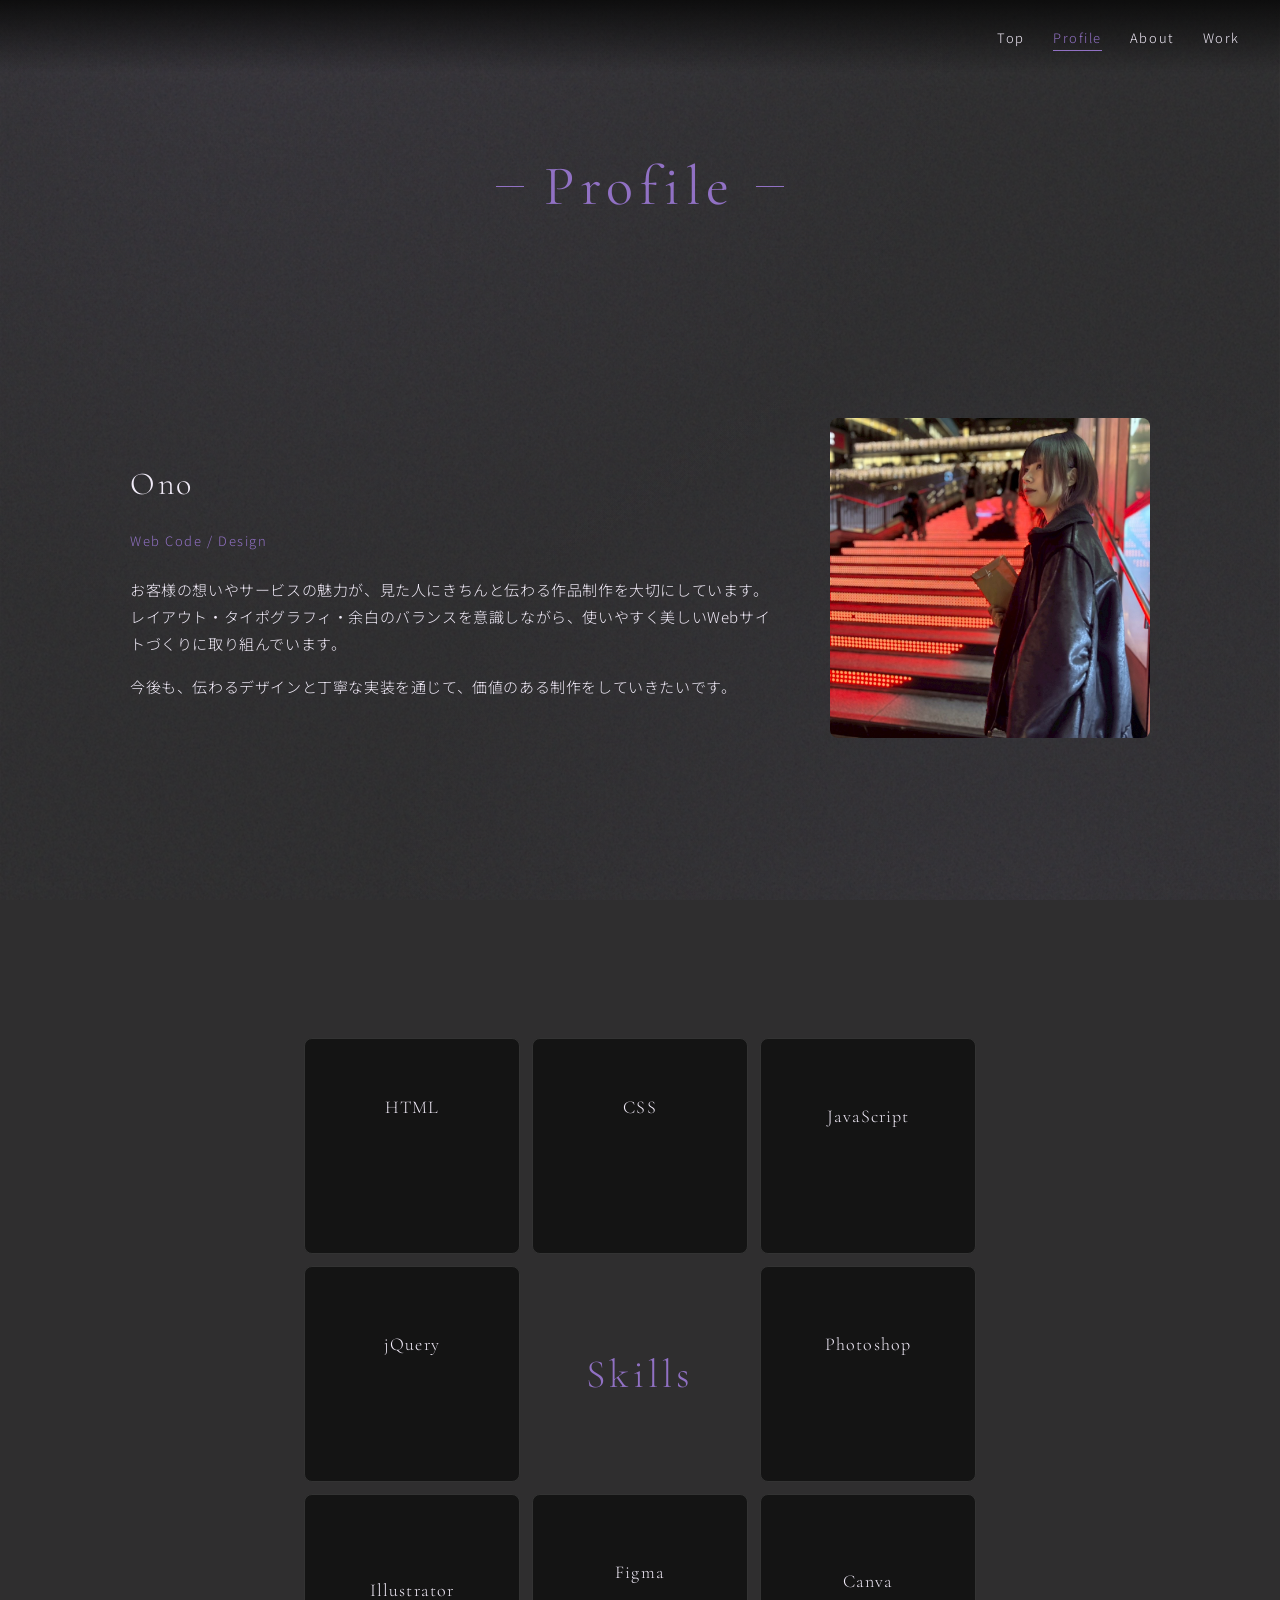
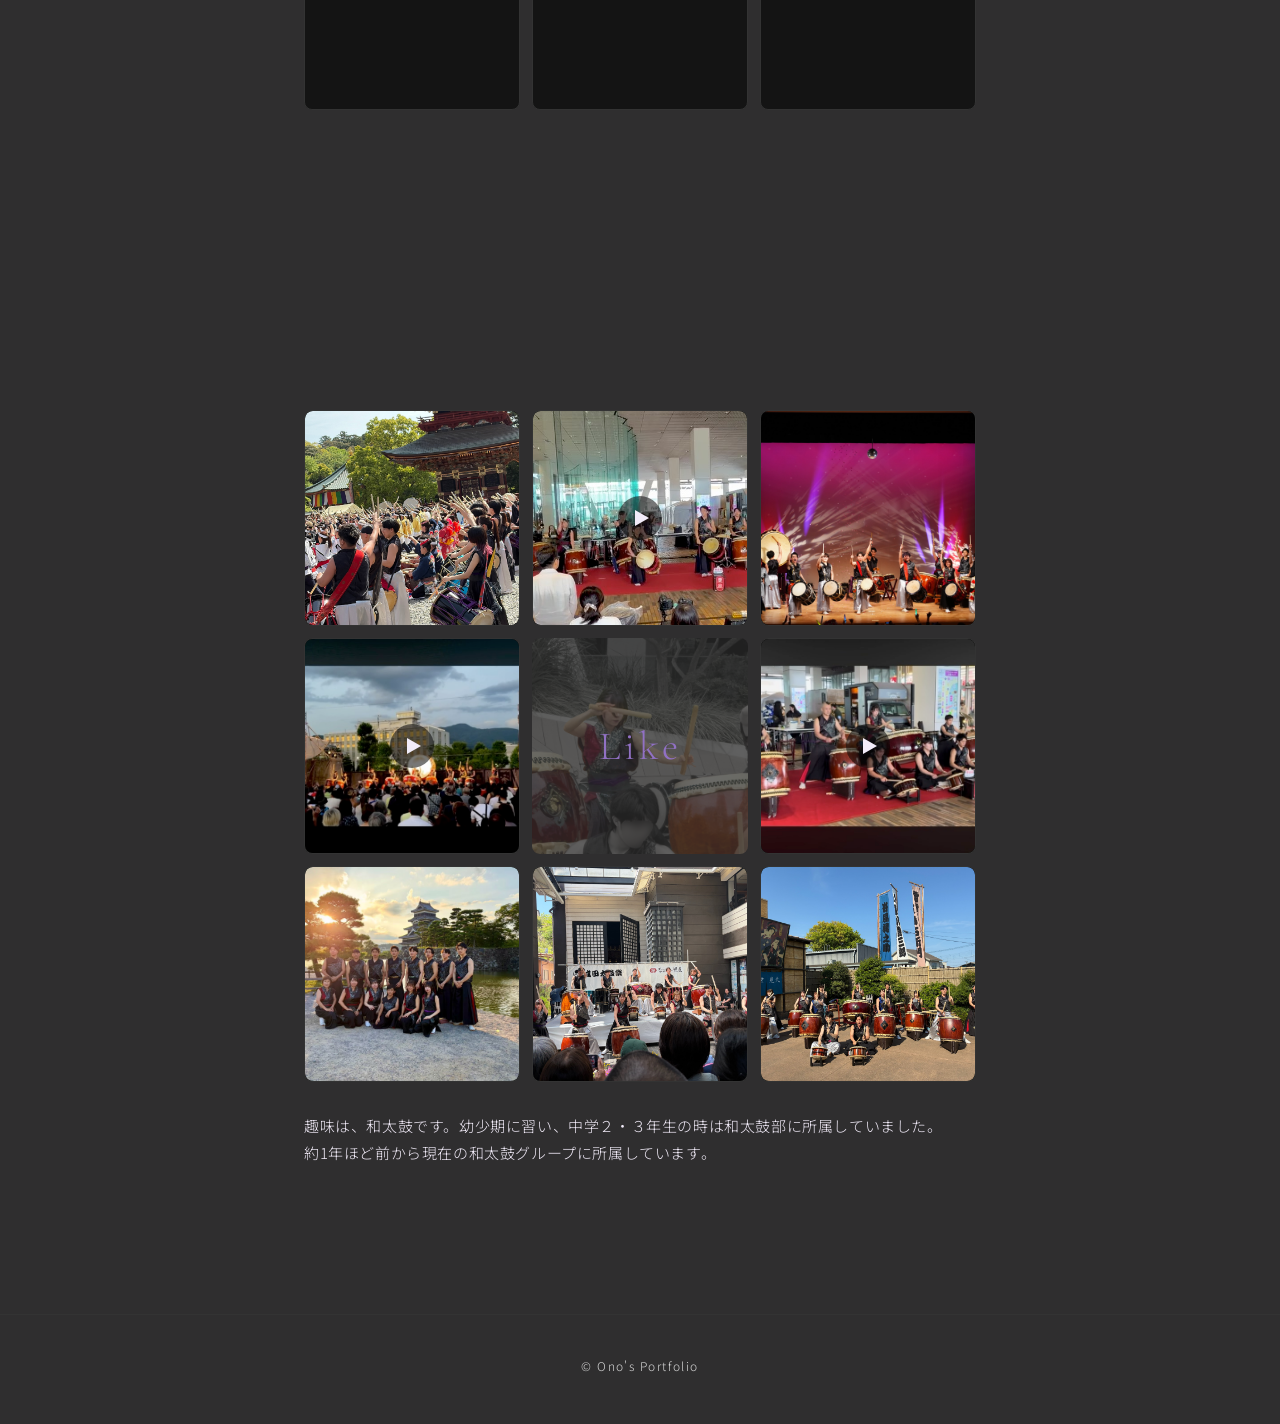
==== profile.html @ 4637cdca "Restructure repo: PFサイト becomes root, bundle related sites under 作品/ PFサイトのPFサイト単体でも動くよう、フォルダ構成を整理した" ====
<!DOCTYPE html>
<html lang="ja">
<head>
  <meta charset="UTF-8">
  <meta name="viewport" content="width=device-width, initial-scale=1.0">
  <title>Profile | Ono's Portfolio</title>
  <meta name="description" content="Webデザイナー Ono のプロフィール・好きなこと・スキルをご紹介します。">
  <link rel="preconnect" href="https://fonts.googleapis.com">
  <link rel="preconnect" href="https://fonts.gstatic.com" crossorigin>
  <link href="https://fonts.googleapis.com/css2?family=Cormorant+Garamond:ital,wght@0,400;0,500;0,600;1,400&family=Noto+Sans+JP:wght@300;400;500&display=swap" rel="stylesheet">
  <link rel="stylesheet" href="css/style.css">
</head>
<body class="page-profile">
  <!-- ========== ヘッダー / ナビゲーション ========== -->
  <header class="header">
    <div class="header__inner">
      <button class="hamburger" type="button" aria-label="メニューを開く" aria-expanded="false">
        <span class="hamburger__line"></span>
        <span class="hamburger__line"></span>
        <span class="hamburger__line"></span>
      </button>

      <nav class="nav" aria-label="メインメニュー">
        <ul class="nav__list">
          <li class="nav__item"><a href="index.html" class="nav__link">Top</a></li>
          <li class="nav__item"><a href="profile.html" class="nav__link is-active">Profile</a></li>
          <li class="nav__item"><a href="about.html" class="nav__link">About</a></li>
          <li class="nav__item"><a href="work.html" class="nav__link">Work</a></li>
        </ul>
      </nav>
    </div>
  </header>

  <main class="profile-main">
    <!-- ========== Profile ページ ========== -->
    <section class="page-hero">
      <h1 class="page-hero__title">Profile</h1>
    </section>

    <!-- ---------- プロフィール紹介 ---------- -->
    <section class="profile fade-in">
      <div class="profile__inner">
        <div class="profile__text">
          <p class="profile__name">Ono</p>
          <p class="profile__role">Web Code / Design</p>
          <p>
            お客様の想いやサービスの魅力が、見た人にきちんと伝わる作品制作を大切にしています。
            レイアウト・タイポグラフィ・余白のバランスを意識しながら、使いやすく美しいWebサイトづくりに取り組んでいます。
          </p>
          <p>
            <!-- HTML / CSS / JavaScript でのコーディングも行い、デザインから実装まで一貫して対応できます。 -->
            今後も、伝わるデザインと丁寧な実装を通じて、価値のある制作をしていきたいです。
          </p>
        </div>
        <div class="profile__image">
          <img src="img/profile02.JPG" alt="Onoのプロフィール写真" width="400" height="400">
        </div>
      </div>
    </section>
    
    <!-- ---------- Skills（スキル） ---------- -->
    <section class="skills fade-in">
      <!--
        3×3のグリッド。
        中央セルに「Skills」、周囲に使用できる技術を配置します。
      -->
      <div class="grid-3x3 grid-3x3--skills">
        <div class="grid-3x3__item grid-3x3__item--skill">
          <span class="skill-name">HTML</span>
          <p class="skill__caption">オリジナルのWebサイトを制作しています。<br>デザインカンプからのコーディング、レスポンシブ対応が可能です。</p>
        </div>
        <div class="grid-3x3__item grid-3x3__item--skill">
          <span class="skill-name">CSS</span>
          <p class="skill__caption">オリジナルのWebサイトを制作しています。<br>デザインカンプからのコーディング、レスポンシブ対応が可能です。</p>
        </div>
        <div class="grid-3x3__item grid-3x3__item--skill">
          <span class="skill-name">JavaScript</span>
          <p class="skill__caption">ハンバーガーメニュー、スライダーなど、基本的な動的パーツの実装が可能です。</p>
        </div>
        <div class="grid-3x3__item grid-3x3__item--skill">
          <span class="skill-name">jQuery</span>
          <p class="skill__caption">ハンバーガーメニュー、スライダーなど、基本的な動的パーツの実装が可能です。</p>
        </div>
        <!-- 中央：タイトル -->
        <div class="grid-3x3__item grid-3x3__item--center">
          <span class="grid-3x3__title">Skills</span>
        </div>
        <div class="grid-3x3__item grid-3x3__item--skill">
          <span class="skill-name">Photoshop</span>
          <p class="skill__caption">写真の色調補正、不要物の除去、トーンカーブやマスクを使った合成処理が可能です。</p>
        </div>
        <div class="grid-3x3__item grid-3x3__item--skill">
          <span class="skill-name">Illustrator</span>
          <p class="skill__caption">パーツ作成・バナー制作が可能です。</p>
        </div>
        <div class="grid-3x3__item grid-3x3__item--skill">
          <span class="skill-name">Figma</span>
          <p class="skill__caption">AutoLayoutを使用したワイヤーフレーム、デザインカンプ制作が可能です。</p>
        </div>
        <div class="grid-3x3__item grid-3x3__item--skill">
          <span class="skill-name">Canva</span>
          <p class="skill__caption">プレゼン資料・SNS用画像制作が可能です。</p>
        </div>
      </div>
    </section>
      <!-- ---------- Like（好きなこと：和太鼓「志童」） ---------- -->
      <section class="like fade-in">
        
        <!--
          3×3のグリッド。
          中央セルに「Like」、周囲8マスに和太鼓（志童）の写真・動画を配置します。
          動画のセルはクリックするとポップアップで再生されます。
          -->
          <div class="grid-3x3">
            <div class="grid-3x3__item">
              <img src="img/like01.jpg" alt="和太鼓「志童」の演奏の様子" width="200" height="200">
            </div>
            <button type="button" class="grid-3x3__item like__video-trigger" data-video-src="img/like06.mov" aria-label="和太鼓「志童」の演奏動画を再生">
              <img src="img/like06-poster.jpg" alt="和太鼓「志童」の演奏動画" width="200" height="200">
              <span class="like__play-icon" aria-hidden="true"></span>
            </button>
            <div class="grid-3x3__item">
              <img src="img/like02.jpg" alt="和太鼓「志童」の演奏の様子" width="200" height="200">
            </div>
            <button type="button" class="grid-3x3__item like__video-trigger" data-video-src="img/like07.mov" aria-label="和太鼓「志童」の演奏動画を再生">
              <img src="img/like07-poster.jpg" alt="和太鼓「志童」の演奏動画" width="200" height="200">
              <span class="like__play-icon" aria-hidden="true"></span>
            </button>
            <!-- 中央：タイトル -->
            <div class="grid-3x3__item grid-3x3__item--center">
              <span class="grid-3x3__title">Like</span>
            </div>
            <button type="button" class="grid-3x3__item like__video-trigger" data-video-src="img/like08.MOV" aria-label="和太鼓「志童」の演奏動画を再生">
              <img src="img/like08-poster.jpg" alt="和太鼓「志童」の演奏動画" width="200" height="200">
              <span class="like__play-icon" aria-hidden="true"></span>
            </button>
            <div class="grid-3x3__item">
              <img src="img/like03.jpg" alt="和太鼓「志童」の演奏の様子" width="200" height="200">
            </div>
            <div class="grid-3x3__item">
              <img src="img/like04.jpeg" alt="和太鼓「志童」の演奏の様子" width="200" height="200">
            </div>
            <div class="grid-3x3__item">
              <img src="img/like05.JPG" alt="和太鼓「志童」の演奏の様子" width="200" height="200">
            </div>
          </div>
          <p class="like-text">趣味は、和太鼓です。幼少期に習い、中学２・３年生の時は和太鼓部に所属していました。<br>約1年ほど前から現在の和太鼓グループに所属しています。</p>
        </section>
        
        <!-- ---------- 動画再生ポップアップ ---------- -->
        <div class="media-modal" id="likeVideoModal" aria-hidden="true">
          <div class="media-modal__overlay" data-modal-close></div>
          <div class="media-modal__dialog" role="dialog" aria-modal="true" aria-label="動画再生">
            <button type="button" class="media-modal__close" data-modal-close aria-label="閉じる">&times;</button>
            <video class="media-modal__video" controls playsinline></video>
          </div>
        </div>
        
      </main>
      <footer class="footer">
    <p class="footer__copy">&copy; Ono's Portfolio</p>
  </footer>

  <script src="js/script.js"></script>
</body>
</html>
---- css/style.css ----
/* ---------- CSS変数（色・フォントなど） ---------- */
:root {
  /* --color-bg: #222222;           ページ背景 */
  --color-bg: #2f2e2f;           /* ページ背景 */
  --color-bg-soft: #141414;      /* 少し明るい背景 */
  --color-text: #f2ecf9;         /* 基本の文字色 */
  --color-text-muted: #d8d8d8;   /* 控えめな文字色 */
  --color-accent: #9171c4;       /* ラベンダーのアクセント */
  --color-border: #ffffff;       /* ボタン枠など */
  --color-line: #333333;         /* 薄い区切り線 */

  --font-serif: "Cormorant Garamond", "Times New Roman", serif;
  --font-sans: "Noto Sans JP", "Hiragino Sans", sans-serif;

  --header-height: 72px;
  --content-width: 1100px;
}


/* ---------- リセット（ブラウザの初期スタイルを整える） ---------- */
*,
*::before,
*::after {
  box-sizing: border-box;
  margin: 0;
  padding: 0;
}

html {
  scroll-behavior: smooth; /* ページ内リンクをなめらかに */
}

body {
  position: relative;
  background-color: var(--color-bg);
  color: var(--color-text);
  font-family: var(--font-sans);
  font-weight: 300;
  font-size: 15px;
  line-height: 1.8;
  letter-spacing: 0.04em;
  /* 背景にごく薄いグラデーションで雰囲気を出す */
  background-image:
    radial-gradient(ellipse at 20% 0%, rgba(155, 134, 189, 0.08) 0%, transparent 50%),
    radial-gradient(ellipse at 80% 100%, rgba(155, 134, 189, 0.05) 0%, transparent 45%);
  background-attachment: fixed;
  min-height: 100vh;
}

/* 背景に重ねるノイズテクスチャ */
body::before {
  content: "";
  position: fixed;
  inset: 0;
  z-index: -1;
  background-image: url("../img/noise.jpeg");
  background-repeat: no-repeat;
  background-position: center;
  background-size: cover;
  opacity: 0.18;
  mix-blend-mode: overlay;
  pointer-events: none;
}

img {
  max-width: 100%;
  height: auto;
  display: block;
}

a {
  color: inherit;
  text-decoration: none;
}

ul {
  list-style: none;
}

button {
  font: inherit;
  color: inherit;
  background: none;
  border: none;
  cursor: pointer;
}


/* ---------- 共通コンポーネント ---------- */

/* 枠線だけのボタン（VIEW MORE など） */
.btn {
  display: inline-block;
  padding: 7px 18px;
  border: 1px solid var(--color-border);
  font-family: var(--font-sans);
  font-size: 10px;
  font-weight: 400;
  letter-spacing: 0.16em;
  transition: background-color 0.3s ease, color 0.3s ease;
}

.btn:hover {
  background-color: var(--color-border);
  color: var(--color-bg);
}

/* 下層ページの大きな見出し（両サイドに水平な線） */
.page-hero {
  padding: calc(var(--header-height) + 64px) 24px 100px;
  padding-bottom: 1px;
  text-align: center;
}

.page-hero__title {
  display: inline-flex;
  align-items: center;
  gap: 20px;
  font-family: var(--font-serif);
  font-size: clamp(36px, 6vw, 56px);
  font-weight: 400;
  color: var(--color-accent);
  letter-spacing: 0.12em;
  padding-bottom: 100px;
}

/* 左右の線（フォントの「-」ではなく、水平な装飾線） */
.page-hero__title::before,
.page-hero__title::after {
  content: "";
  display: block;
  width: 28px;
  height: 1px;
  background-color: var(--color-accent);
  flex-shrink: 0;
}

/* セクション小見出し（- Profile - など） */
.section-label {
  font-family: var(--font-serif);
  font-size: 22px;
  font-weight: 400;
  color: var(--color-accent);
  letter-spacing: 0.1em;
  text-align: center;
  margin-bottom: 48px;
}

/* スクロールで浮かび上がる用の初期状態 */
.fade-in {
  opacity: 0;
  transform: translateY(28px);
  transition: opacity 0.8s ease, transform 0.8s ease;
}

.fade-in.is-visible {
  opacity: 1;
  transform: translateY(0);
}


/* ========================================
   ヘッダー / ナビゲーション
======================================== */
.header {
  position: fixed;
  top: 0;
  left: 0;
  width: 100%;
  z-index: 100;
  height: var(--header-height);
  background: linear-gradient(to bottom, rgba(10, 10, 10, 0.9), rgba(10, 10, 10, 0));
}

.header__inner {
  display: flex;
  justify-content: flex-end;
  align-items: center;
  height: 100%;
  max-width: 1440px;
  margin: 0 auto;
  padding: 0 40px;
}

.nav__list {
  display: flex;
  gap: 28px;
}

.nav__link {
  font-size: 13px;
  letter-spacing: 0.12em;
  position: relative;
  padding-bottom: 4px;
  transition: color 0.3s ease;
}

.nav__link::after {
  content: "";
  position: absolute;
  left: 0;
  bottom: 0;
  width: 0;
  height: 1px;
  background-color: var(--color-text);
  transition: width 0.3s ease;
}

.nav__link:hover,
.nav__link.is-active {
  color: var(--color-accent);
}

.nav__link:hover::after,
.nav__link.is-active::after {
  width: 100%;
  background-color: var(--color-accent);
}

/* ハンバーガー（スマホ用） */
.hamburger {
  display: none;
  width: 28px;
  height: 20px;
  position: relative;
  z-index: 110;
}

.hamburger__line {
  position: absolute;
  left: 0;
  width: 100%;
  height: 1px;
  background-color: var(--color-text);
  transition: transform 0.3s ease, opacity 0.3s ease, top 0.3s ease;
}

.hamburger__line:nth-child(1) { top: 0; }
.hamburger__line:nth-child(2) { top: 9px; }
.hamburger__line:nth-child(3) { top: 18px; }

/* メニューが開いたときの × 表示 */
.hamburger.is-open .hamburger__line:nth-child(1) {
  top: 9px;
  transform: rotate(45deg);
}

.hamburger.is-open .hamburger__line:nth-child(2) {
  opacity: 0;
}

.hamburger.is-open .hamburger__line:nth-child(3) {
  top: 9px;
  transform: rotate(-45deg);
}


/* ========================================
   ヒーロー（Top ページ）
======================================== */
.hero {
  position: relative;
  min-height: 100vh;
  display: flex;
  align-items: center;
  justify-content: center;
  padding: var(--header-height) 40px 80px;
  overflow: hidden;
  margin-bottom: 100px;
}

.hero__inner {
  position: relative;
  width: 100%;
  max-width: 1100px;
  height: min(70vh, 560px);
}

/* ずれて配置される大きな文字たち */
.hero__line {
  font-family: var(--font-serif);
  font-weight: 400;
  line-height: 1.1;
  letter-spacing: 0.04em;
  position: absolute;
  /* 登場アニメーション */
  opacity: 0;
  animation: heroFade 1.2s ease forwards;
}

.hero__line--welcome {
  top: 8%;
  left: 0;
  font-size: clamp(40px, 7vw, 72px);
  animation-delay: 0.2s;
}

.hero__line--name {
  top: 50%;
  left: 50%;
  transform: translate(-50%, -50%);
  font-size: clamp(46px, 10vw, 110px);
  font-weight: 500;
  animation-delay: 0.5s;
  animation-name: heroFadeCenter;
}

.hero__line--portfolio {
  bottom: 6%;
  right: 0;
  font-size: clamp(40px, 7vw, 72px);
  animation-delay: 0.8s;
}

@keyframes heroFade {
  from {
    opacity: 0;
    transform: translateY(24px);
  }
  to {
    opacity: 1;
    transform: translateY(0);
  }
}

@keyframes heroFadeCenter {
  from {
    opacity: 0;
    transform: translate(-50%, calc(-50% + 24px));
  }
  to {
    opacity: 1;
    transform: translate(-50%, -50%);
  }
}

/* スクロール案内 */
.hero__scroll {
  position: absolute;
  bottom: 8px;
  left: 50%;
  transform: translateX(-50%);
  display: flex;
  flex-direction: column;
  align-items: center;
  gap: 10px;
  opacity: 0;
  animation: heroFade 1s ease 1.4s forwards;
}

.hero__scroll-text {
  font-size: 11px;
  letter-spacing: 0.2em;
  writing-mode: vertical-rl;
  color: var(--color-text-muted);
}

.hero__scroll::after {
  content: "";
  width: 1px;
  height: 40px;
  background: linear-gradient(to bottom, var(--color-text-muted), transparent);
  animation: scrollPulse 1.8s ease-in-out infinite;
}

@keyframes scrollPulse {
  0%, 100% { opacity: 0.3; transform: scaleY(0.7); transform-origin: top; }
  50% { opacity: 1; transform: scaleY(1); transform-origin: top; }
}


/* ========================================
   Profile / About / Work プレビュー（Top ページ下部）
======================================== */
.preview {
  position: relative;
  max-width: 1100px;
  margin: 0 auto;
  padding: 120px 40px;
  display: grid;
  align-items: center;
}

/* 縦書きタイトル */
.preview__title {
  display: flex;
  flex-direction: row;
  align-items: center;
  font-family: var(--font-serif);
  font-size: 42px;
  font-weight: 400;
  color: var(--color-accent);
  letter-spacing: 0.2em;
  writing-mode: vertical-rl;
  text-orientation: mixed;
  white-space: nowrap;
}

/* 見出し上下の線（テキストのハイフンではなくCSSで描画） */
.preview__title::before,
.preview__title::after {
  content: "";
  width: 1px;
  height: 24px;
  background-color: var(--color-accent);
}

.preview__title::before {
  margin-bottom: 12px;
}

.preview__title::after {
  margin-top: 12px;
}

.preview__body {
  display: flex;
  align-items: center;
  gap: 40px;
}

.preview__media {
  flex-shrink: 0;
  width: 160px;
}

.preview__media img {
  width: 100%;
  aspect-ratio: 1 / 1.2;
  object-fit: cover;
  background-color: #2a2a2a;
}

.preview__text {
  font-size: 16px;
  color: var(--color-text-muted);
  margin-bottom: 38px;
}

/* 左に縦タイトル、右に内容（Profile / Work） */
.preview--left {
  grid-template-columns: auto 1fr;
  gap: 56px;
  justify-items: start;
}

.preview--left .preview__body {
  justify-self: start;
}

/* 右に縦タイトル、左に内容（About） */
.preview--right {
  grid-template-columns: 1fr auto;
  gap: 56px;
}

.preview--right .preview__title {
  grid-column: 2;
  grid-row: 1;
}

.preview--right .preview__body {
  grid-column: 1;
  grid-row: 1;
  justify-self: end;
  text-align: right;
}


/* ========================================
   About ページ
======================================== */
.about-lead {
  max-width: 720px;
  margin: 0 auto 80px;
  /* padding: 0 40px; */
  text-align: center;
}

.about-lead__text {
  font-family: var(--font-serif);
  font-size: clamp(22px, 3.5vw, 32px);
  font-weight: 400;
  line-height: 1.7;
  letter-spacing: 0.06em;
}

.about-list {
  max-width: 760px;
  margin: 0 auto;
  padding: 0 40px 100px;
  display: flex;
  flex-direction: column;
  gap: 56px;
}

.about-item__title {
  font-family: var(--font-serif);
  font-size: 22px;
  font-weight: 400;
  color: var(--color-accent);
  letter-spacing: 0.1em;
  margin-bottom: 16px;
}

.about-item__text {
  color: var(--color-text-muted);
  line-height: 2;
}


/* ========================================
   Profile ページ：紹介文
======================================== */
.profile {
  max-width: var(--content-width);
  margin: 0 auto;
  padding: 0 40px 100px;
}
.profile-main {
  gap: 80px;
}

.profile__inner {
  display: grid;
  grid-template-columns: 1fr minmax(220px, 320px);
  gap: 56px;
  align-items: center;
  padding-top: 80px;
}

.profile__image img {
  width: 100%;
  aspect-ratio: 1 / 1;
  object-fit: cover;
  background-color: #2a2a2a;
  border-radius: 8px;
}

.profile__name {
  font-family: var(--font-serif);
  font-size: 32px;
  letter-spacing: 0.08em;
  margin-bottom: 4px;
}

.profile__role {
  font-size: 13px;
  color: var(--color-accent);
  letter-spacing: 0.12em;
  margin-bottom: 24px;
}

.profile__text p + p {
  margin-top: 16px;
}

.like-text {
  margin-top: 30px;
}

.like > p {
  margin-bottom: 48px;
}

/* ========================================
   Like / Skills グリッド
======================================== */
.like,
.skills {
  max-width: 720px;
  margin: 0 auto;
  padding: 200px 24px 100px;
}

/* Work ページ：フィルター直前なので下余白を控えめに */
/* .skills {
  padding-bottom: 150px;
} */

.grid-3x3 {
  display: grid;
  grid-template-columns: repeat(3, 1fr);
  gap: 12px;
}

.grid-3x3__item {
  position: relative;
  aspect-ratio: 1 / 1;
  background-color: var(--color-bg-soft);
  border: 1px solid var(--color-line);
  border-radius: 8px;
  overflow: hidden;
  display: flex;
  align-items: center;
  justify-content: center;
}

.grid-3x3__item img,
.grid-3x3__item video {
  width: 100%;
  height: 100%;
  object-fit: cover;
  border-radius: inherit;
  transition: transform 0.4s ease, opacity 0.4s ease;
}

.grid-3x3__item:hover img,
.grid-3x3__item:hover video {
  transform: scale(1.06);
  opacity: 0.6;
}

.skill__caption {
  margin-top: 6px;
  padding: 0 12px;
  text-align: center;
  font-size: 10px;
  letter-spacing: 0.1em;
  color: var(--color-text-muted);
  opacity: 0;
  transition: opacity 0.3s ease;
  pointer-events: none;
  font-family: var(--font-sans);
}

.grid-3x3__item:hover .skill__caption {
  opacity: 1;
}

/* Like グリッド：動画セルの再生ボタン */
.like__video-trigger {
  padding: 0;
}

.like__play-icon {
  position: absolute;
  top: 50%;
  left: 50%;
  transform: translate(-50%, -50%);
  width: 44px;
  height: 44px;
  border-radius: 50%;
  background-color: rgba(10, 10, 10, 0.55);
  transition: background-color 0.3s ease, transform 0.3s ease;
}

.like__play-icon::before {
  content: "";
  position: absolute;
  top: 50%;
  left: 54%;
  transform: translate(-50%, -50%);
  border-style: solid;
  border-width: 8px 0 8px 14px;
  border-color: transparent transparent transparent var(--color-text);
}

.like__video-trigger:hover .like__play-icon {
  background-color: var(--color-accent);
  transform: translate(-50%, -50%) scale(1.1);
}

/* 中央のタイトルセル */
.grid-3x3__item--center {
  background: transparent;
  border: none;
}

.grid-3x3__title {
  position: relative;
  z-index: 1;
  font-family: var(--font-serif);
  font-size: clamp(28px, 5vw, 40px);
  color: var(--color-accent);
  letter-spacing: 0.1em;
}

/* Like グリッド中央セル：背景にうっすらプロフィール写真を敷く */
.like .grid-3x3__item--center::before {
  content: "";
  position: absolute;
  inset: 0;
  background-image: url("../img/profile-img2.png");
  background-size: cover;
  background-position: center;
  opacity: 0.3;
}

/* スキルセル */
.grid-3x3__item--skill {
  flex-direction: column;
  transition: background-color 0.3s ease, border-color 0.3s ease;
}

.grid-3x3__item--skill:hover {
  background-color: rgba(155, 134, 189, 0.12);
  border-color: var(--color-accent);
}

.skill-name {
  font-family: var(--font-serif);
  font-size: clamp(14px, 2.2vw, 18px);
  letter-spacing: 0.06em;
  text-align: center;
  padding: 8px;
}

.taiko-video {
  position: relative;
  max-width: 720px;
  margin: 0 auto;
}


/* ========================================
   Works ページ
======================================== */

/* カテゴリーナビ（各セクションへのアンカーリンク） */
.works-nav {
  display: flex;
  justify-content: center;
  flex-wrap: wrap;
  gap: 32px;
  padding: 0 24px 64px;
}

.works-nav__link {
  font-size: 13px;
  letter-spacing: 0.16em;
  text-transform: uppercase;
  color: var(--color-text-muted);
  padding-bottom: 4px;
  border-bottom: 1px solid transparent;
  transition: color 0.3s ease, border-color 0.3s ease;
}

.works-nav__link:hover {
  color: var(--color-accent);
  border-color: var(--color-accent);
}

/* カテゴリーごとのセクション */
.works-category {
  max-width: var(--content-width);
  margin: 0 auto;
  padding: 0 40px 100px;
  scroll-margin-top: var(--header-height);
}

.works-category__title {
  text-align: center;
  font-size: 13px;
  font-weight: 400;
  letter-spacing: 0.3em;
  text-transform: uppercase;
  color: var(--color-text-muted);
  margin-bottom: 32px;
}

.works-grid {
  display: flex;
  flex-wrap: wrap;
  justify-content: center;
  gap: 32px 20px;
}

.works-item {
  width: calc((100% - 40px) / 3);
}

.works-item__link {
  display: block;
  aspect-ratio: 4 / 3;
  overflow: hidden;
  background-color: #1a1a1a;
}

.works-item img {
  width: 100%;
  height: 100%;
  object-fit: cover;
  object-position: top;
  transition: transform 0.5s ease;
}

/* 画像の上部を基準に表示したいカード用の修飾クラス */
.works-item__link--top img {
  object-position: top;
}

/* 画像を切り抜かず、全体が見えるように表示したいカード用の修飾クラス */
.works-item__link--contain img {
  object-fit: contain;
  object-position: center;
}

.works-item:hover img {
  transform: scale(1.05);
}

.works-item__title {
  font-family: var(--font-serif);
  font-size: 16px;
  font-weight: 400;
  letter-spacing: 0.04em;
  margin-top: 14px;
}

.works-item__category {
  font-size: 11px;
  letter-spacing: 0.14em;
  color: var(--color-accent);
  margin-top: 4px;
}


/* ========================================
   作品詳細ポップアップ（モーダル）
======================================== */
.work-modal {
  position: fixed;
  inset: 0;
  z-index: 200;
  display: flex;
  align-items: center;
  justify-content: center;
  padding: 40px 20px;
  visibility: hidden;
  opacity: 0;
  transition: opacity 0.3s ease, visibility 0.3s ease;
}

.work-modal.is-open {
  visibility: visible;
  opacity: 1;
}

.work-modal__overlay {
  position: absolute;
  inset: 0;
  background-color: rgba(10, 10, 10, 0.85);
}

.work-modal__dialog {
  position: relative;
  width: 100%;
  max-width: 720px;
  max-height: 90vh;
  overflow-y: auto;
  background-color: var(--color-bg-soft);
  border: 1px solid var(--color-line);
  transform: translateY(16px);
  transition: transform 0.3s ease;
}

.work-modal.is-open .work-modal__dialog {
  transform: translateY(0);
}

.work-modal__close {
  position: absolute;
  top: 12px;
  right: 16px;
  z-index: 1;
  font-size: 28px;
  line-height: 1;
  color: var(--color-text);
  transition: color 0.3s ease;
}

.work-modal__close:hover {
  color: var(--color-accent);
}

.work-modal__media {
  width: 100%;
  aspect-ratio: 16 / 9;
  background-color: #1a1a1a;
}

.work-modal__img {
  width: 100%;
  height: 100%;
  object-fit: contain;
}

/* Webサイトのキャプチャなど縦長画像用：全体を縮小せず、スクロールして見られるようにする */
.work-modal__media--scroll {
  aspect-ratio: auto;
  max-height: 70vh;
  overflow-y: auto;
}

.work-modal__media--scroll .work-modal__img {
  height: auto;
  object-fit: initial;
}

.work-modal__body {
  padding: 32px 32px 40px;
}

.work-modal__category {
  font-size: 11px;
  letter-spacing: 0.14em;
  color: var(--color-accent);
}

.work-modal__title {
  font-family: var(--font-serif);
  font-size: 26px;
  font-weight: 400;
  letter-spacing: 0.04em;
  margin-top: 4px;
  margin-bottom: 24px;
}

.work-modal__list {
  display: flex;
  flex-direction: column;
  gap: 16px;
}

.work-modal__row {
  display: grid;
  grid-template-columns: 100px 1fr;
  gap: 12px;
  padding-top: 16px;
  border-top: 1px solid var(--color-line);
}

.work-modal__row:first-child {
  padding-top: 0;
  border-top: none;
}

.work-modal__row dt {
  font-size: 12px;
  letter-spacing: 0.1em;
  color: var(--color-text-muted);
}

.work-modal__row dd {
  font-size: 13px;
  line-height: 1.8;
  color: var(--color-text);
}

.work-modal__url {
  word-break: break-all;
  border-bottom: 1px solid currentColor;
}

.work-modal__url:hover {
  color: var(--color-accent);
}

/* URLが無い作品では非表示にする */
.work-modal__row--url.is-empty {
  display: none;
}

@media (max-width: 480px) {
  .work-modal__body {
    padding: 24px 20px 32px;
  }

  .work-modal__row {
    grid-template-columns: 1fr;
    gap: 4px;
  }
}


/* ========================================
   動画再生ポップアップ（Like グリッドなど）
======================================== */
.media-modal {
  position: fixed;
  inset: 0;
  z-index: 200;
  display: flex;
  align-items: center;
  justify-content: center;
  padding: 40px 20px;
  visibility: hidden;
  opacity: 0;
  transition: opacity 0.3s ease, visibility 0.3s ease;
}

.media-modal.is-open {
  visibility: visible;
  opacity: 1;
}

.media-modal__overlay {
  position: absolute;
  inset: 0;
  background-color: rgba(10, 10, 10, 0.85);
}

.media-modal__dialog {
  position: relative;
  width: 100%;
  max-width: 900px;
  max-height: 90vh;
  transform: translateY(16px);
  transition: transform 0.3s ease;
}

.media-modal.is-open .media-modal__dialog {
  transform: translateY(0);
}

.media-modal__close {
  position: absolute;
  top: -36px;
  right: 0;
  font-size: 28px;
  line-height: 1;
  color: var(--color-text);
  transition: color 0.3s ease;
}

.media-modal__close:hover {
  color: var(--color-accent);
}

.media-modal__video {
  display: block;
  width: 100%;
  max-height: 90vh;
  background-color: #000;
}

@media (max-width: 480px) {
  .media-modal__close {
    top: -32px;
    right: 4px;
  }
}


/* ========================================
   フッター
======================================== */
.footer {
  padding: 40px 24px 48px;
  text-align: center;
  border-top: 1px solid var(--color-line);
}

.footer__copy {
  font-size: 12px;
  letter-spacing: 0.12em;
  color: var(--color-text-muted);
}


/* ========================================
   レスポンシブ：タブレット〜スマホ
======================================== */
@media (max-width: 900px) {
  .header__inner {
    padding: 0 24px;
  }

  .profile__inner {
    grid-template-columns: 1fr;
    gap: 32px;
    text-align: center;
  }

  .profile__image {
    max-width: 260px;
    margin: 0 auto;
  }

  .works-item {
    width: calc((100% - 20px) / 2);
  }

  .works-category {
    padding: 0 24px 80px;
  }
}

@media (max-width: 768px) {
  /* ハンバーガー表示 / ナビはオーバーレイ */
  .hamburger {
    display: block;
  }

  .nav {
    position: fixed;
    inset: 0;
    background-color: rgba(10, 10, 10, 0.96);
    display: flex;
    align-items: center;
    justify-content: center;
    opacity: 0;
    visibility: hidden;
    transition: opacity 0.35s ease, visibility 0.35s ease;
  }

  .nav.is-open {
    opacity: 1;
    visibility: visible;
  }

  .nav__list {
    flex-direction: column;
    align-items: center;
    gap: 40px;
  }

  .nav__link {
    font-family: var(--font-serif);
    font-size: 28px;
  }

  /* ヒーローを中央に縦積み */
  .hero {
    padding: var(--header-height) 24px 100px;
  }

  .hero__inner {
    height: auto;
    display: flex;
    flex-direction: column;
    align-items: center;
    justify-content: center;
    gap: 12px;
    text-align: center;
  }

  .hero__line {
    position: static;
    transform: none;
  }

  .hero__line--name {
    transform: none;
    animation-name: heroFade;
  }

  /* プレビューを縦並び＆タイトルも横書き */
  .preview,
  .preview--left,
  .preview--right {
    display: flex;
    flex-direction: column;
    align-items: center;
    text-align: center;
    padding: 80px 24px;
    gap: 28px;
  }

  .preview__title {
    writing-mode: horizontal-tb;
    font-size: 24px;
  }

  .preview--right .preview__title,
  .preview--right .preview__body,
  .preview--left .preview__title,
  .preview--left .preview__body {
    grid-column: auto;
    grid-row: auto;
    justify-self: center;
  }

  .preview__body {
    flex-direction: column;
    text-align: center;
  }

  .preview--right .preview__body {
    text-align: center;
  }

  .preview__media {
    width: 140px;
  }

  .about-lead,
  .about-list {
    padding-left: 24px;
    padding-right: 24px;
  }

  .works-item {
    width: 100%;
  }
}

@media (max-width: 480px) {
  .grid-3x3 {
    gap: 8px;
  }

  .skill-name {
    font-size: 12px;
  }

  .btn {
    padding: 6px 16px;
    font-size: 9px;
  }
}

/* メニュー開いているときはスクロールさせない */
body.is-menu-open,
body.is-modal-open {
  overflow: hidden;
}
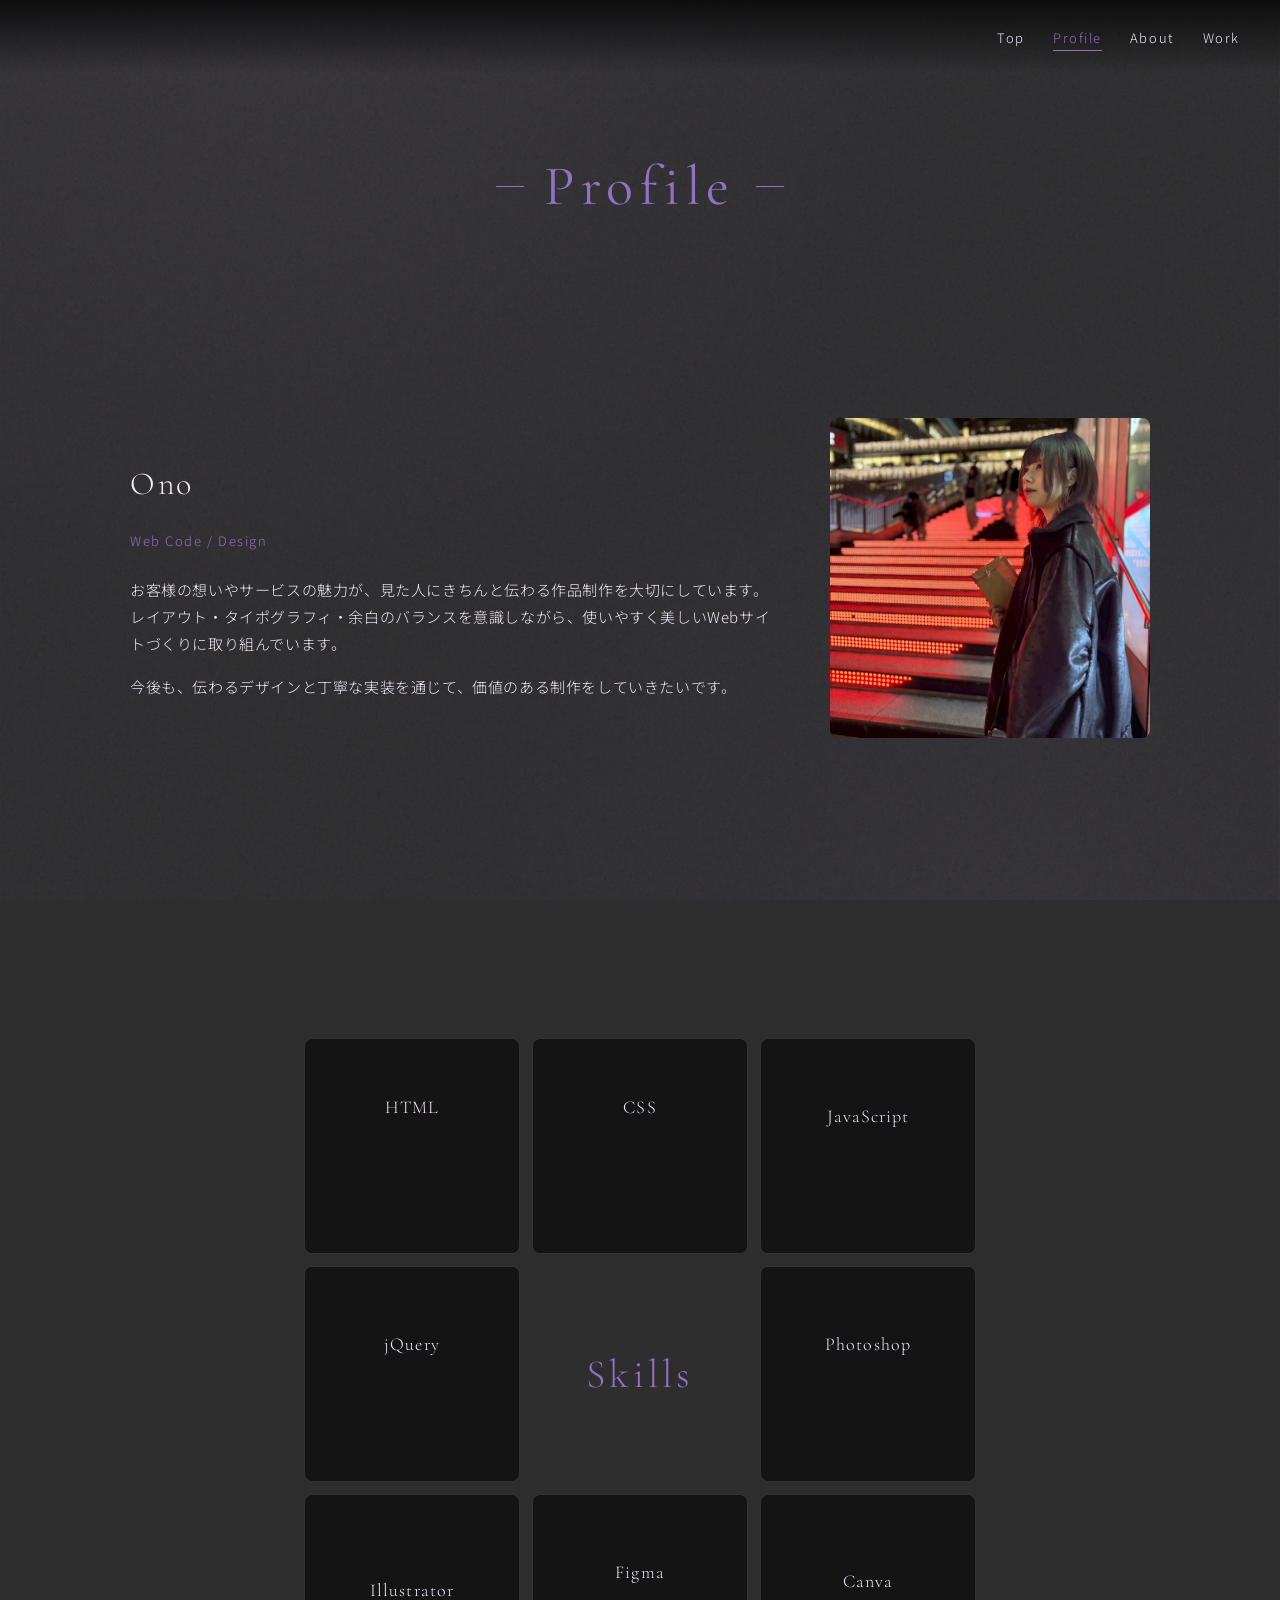
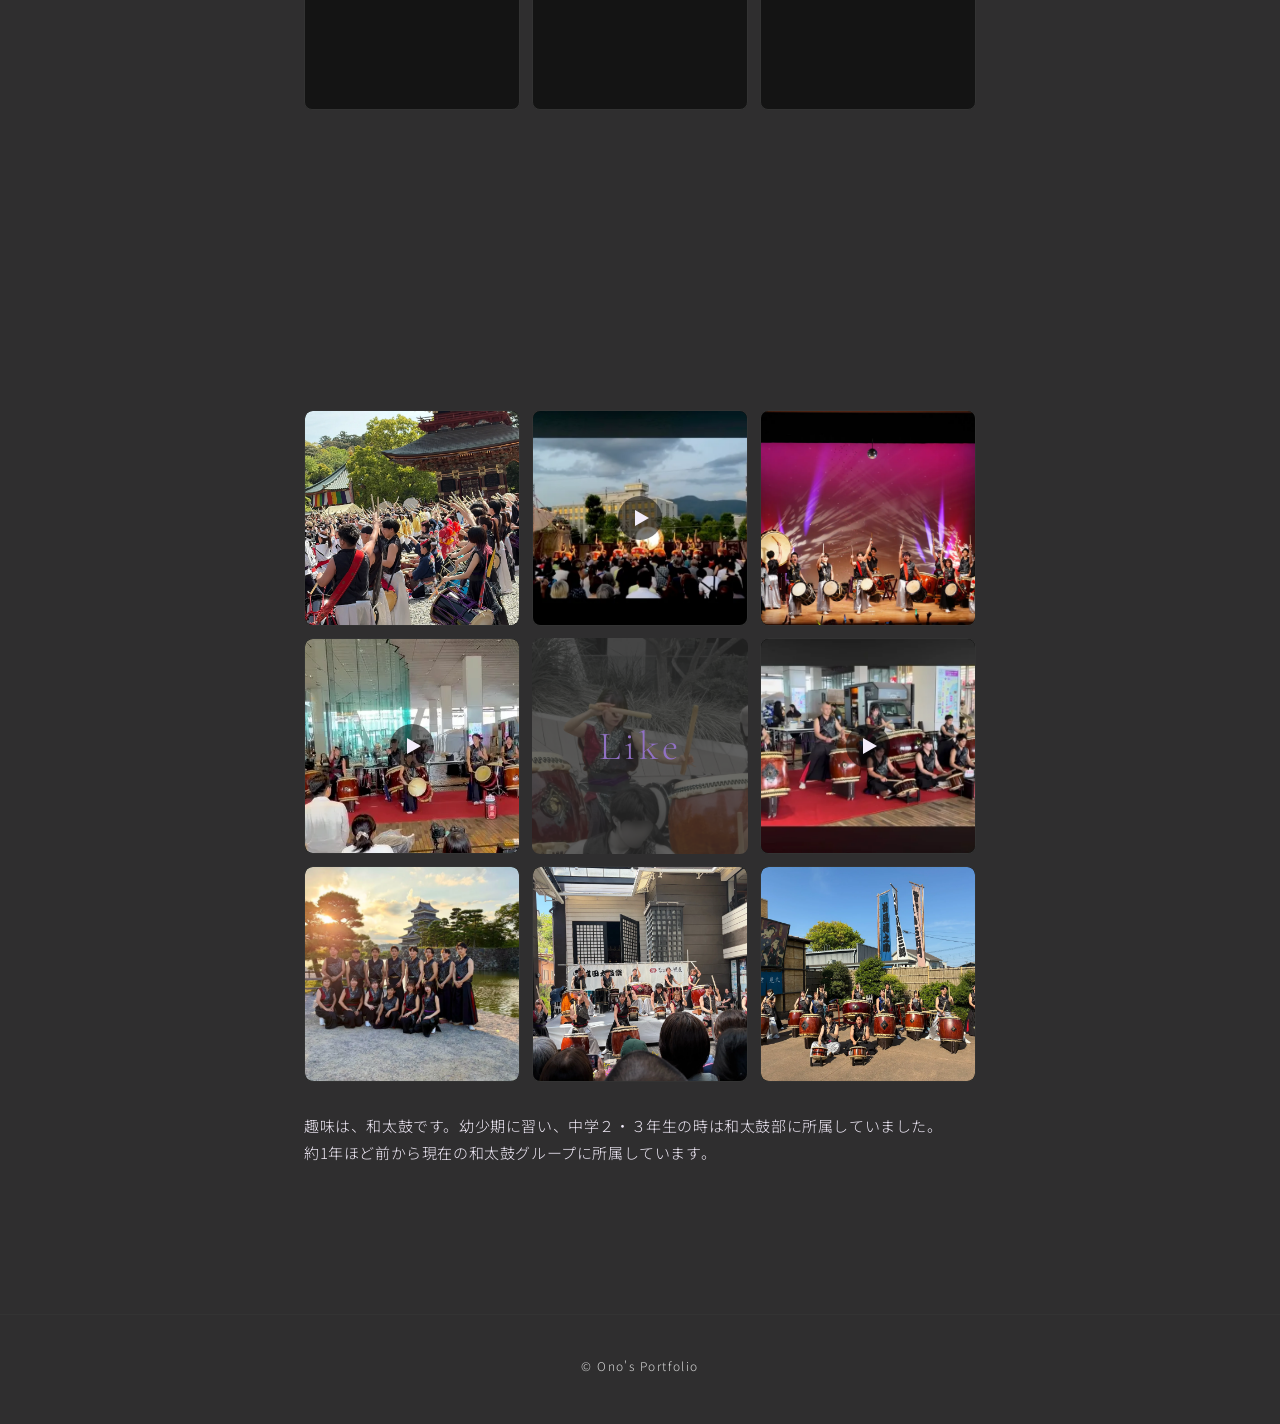
==== commit f430596c: "動画・画像をWebP形式に変換した。" ====
--- a/profile.html
+++ b/profile.html
@@ -113,17 +113,17 @@
           -->
           <div class="grid-3x3">
             <div class="grid-3x3__item">
-              <img src="img/like01.jpg" alt="和太鼓「志童」の演奏の様子" width="200" height="200">
+              <img src="img/like01.webp" alt="和太鼓「志童」の演奏の様子" width="200" height="200">
             </div>
             <button type="button" class="grid-3x3__item like__video-trigger" data-video-src="img/like06.mov" aria-label="和太鼓「志童」の演奏動画を再生">
-              <img src="img/like06-poster.jpg" alt="和太鼓「志童」の演奏動画" width="200" height="200">
+              <img src="img/like06-poster.webp" alt="和太鼓「志童」の演奏動画" width="200" height="200">
               <span class="like__play-icon" aria-hidden="true"></span>
             </button>
             <div class="grid-3x3__item">
-              <img src="img/like02.jpg" alt="和太鼓「志童」の演奏の様子" width="200" height="200">
+              <img src="img/like02.webp" alt="和太鼓「志童」の演奏の様子" width="200" height="200">
             </div>
             <button type="button" class="grid-3x3__item like__video-trigger" data-video-src="img/like07.mov" aria-label="和太鼓「志童」の演奏動画を再生">
-              <img src="img/like07-poster.jpg" alt="和太鼓「志童」の演奏動画" width="200" height="200">
+              <img src="img/like07-poster.webp" alt="和太鼓「志童」の演奏動画" width="200" height="200">
               <span class="like__play-icon" aria-hidden="true"></span>
             </button>
             <!-- 中央：タイトル -->
@@ -131,17 +131,17 @@
               <span class="grid-3x3__title">Like</span>
             </div>
             <button type="button" class="grid-3x3__item like__video-trigger" data-video-src="img/like08.MOV" aria-label="和太鼓「志童」の演奏動画を再生">
-              <img src="img/like08-poster.jpg" alt="和太鼓「志童」の演奏動画" width="200" height="200">
+              <img src="img/like08-poster.webp" alt="和太鼓「志童」の演奏動画" width="200" height="200">
               <span class="like__play-icon" aria-hidden="true"></span>
             </button>
             <div class="grid-3x3__item">
-              <img src="img/like03.jpg" alt="和太鼓「志童」の演奏の様子" width="200" height="200">
+              <img src="img/like03.webp" alt="和太鼓「志童」の演奏の様子" width="200" height="200">
             </div>
             <div class="grid-3x3__item">
-              <img src="img/like04.jpeg" alt="和太鼓「志童」の演奏の様子" width="200" height="200">
+              <img src="img/like04.webp" alt="和太鼓「志童」の演奏の様子" width="200" height="200">
             </div>
             <div class="grid-3x3__item">
-              <img src="img/like05.JPG" alt="和太鼓「志童」の演奏の様子" width="200" height="200">
+              <img src="img/like05.webp" alt="和太鼓「志童」の演奏の様子" width="200" height="200">
             </div>
           </div>
           <p class="like-text">趣味は、和太鼓です。幼少期に習い、中学２・３年生の時は和太鼓部に所属していました。<br>約1年ほど前から現在の和太鼓グループに所属しています。</p>
@@ -152,7 +152,7 @@
           <div class="media-modal__overlay" data-modal-close></div>
           <div class="media-modal__dialog" role="dialog" aria-modal="true" aria-label="動画再生">
             <button type="button" class="media-modal__close" data-modal-close aria-label="閉じる">&times;</button>
-            <video class="media-modal__video" controls playsinline></video>
+            <video class="media-modal__video" controls playsinline muted></video>
           </div>
         </div>
         
--- a/css/style.css
+++ b/css/style.css
@@ -55,7 +55,7 @@
   position: fixed;
   inset: 0;
   z-index: -1;
-  background-image: url("../img/noise.jpeg");
+  background-image: url("../img/noise.webp");
   background-repeat: no-repeat;
   background-position: center;
   background-size: cover;
@@ -683,7 +683,7 @@
   content: "";
   position: absolute;
   inset: 0;
-  background-image: url("../img/profile-img2.png");
+  background-image: url("../img/profile-img2.webp");
   background-size: cover;
   background-position: center;
   opacity: 0.3;
@@ -1165,6 +1165,12 @@
     font-size: 24px;
   }
 
+  /* 縦書き用の上下線なので、横書きになるスマホでは非表示にする */
+  .preview__title::before,
+  .preview__title::after {
+    display: none;
+  }
+
   .preview--right .preview__title,
   .preview--right .preview__body,
   .preview--left .preview__title,
@@ -1196,6 +1202,27 @@
   .works-item {
     width: 100%;
   }
+
+  /* Skillsグリッド：スマホでは見出しを先頭にしてワンカラムで表示する */
+  .grid-3x3--skills {
+    grid-template-columns: 1fr;
+  }
+
+  .grid-3x3--skills .grid-3x3__item--center {
+    order: -1;
+    aspect-ratio: auto;
+    padding: 12px 0 24px;
+  }
+
+  /* ホバーできないスマホでは、説明文を常に表示する */
+  .grid-3x3--skills .grid-3x3__item--skill {
+    aspect-ratio: auto;
+    padding: 16px 10px;
+  }
+
+  .grid-3x3--skills .skill__caption {
+    opacity: 1;
+  }
 }
 
 @media (max-width: 480px) {
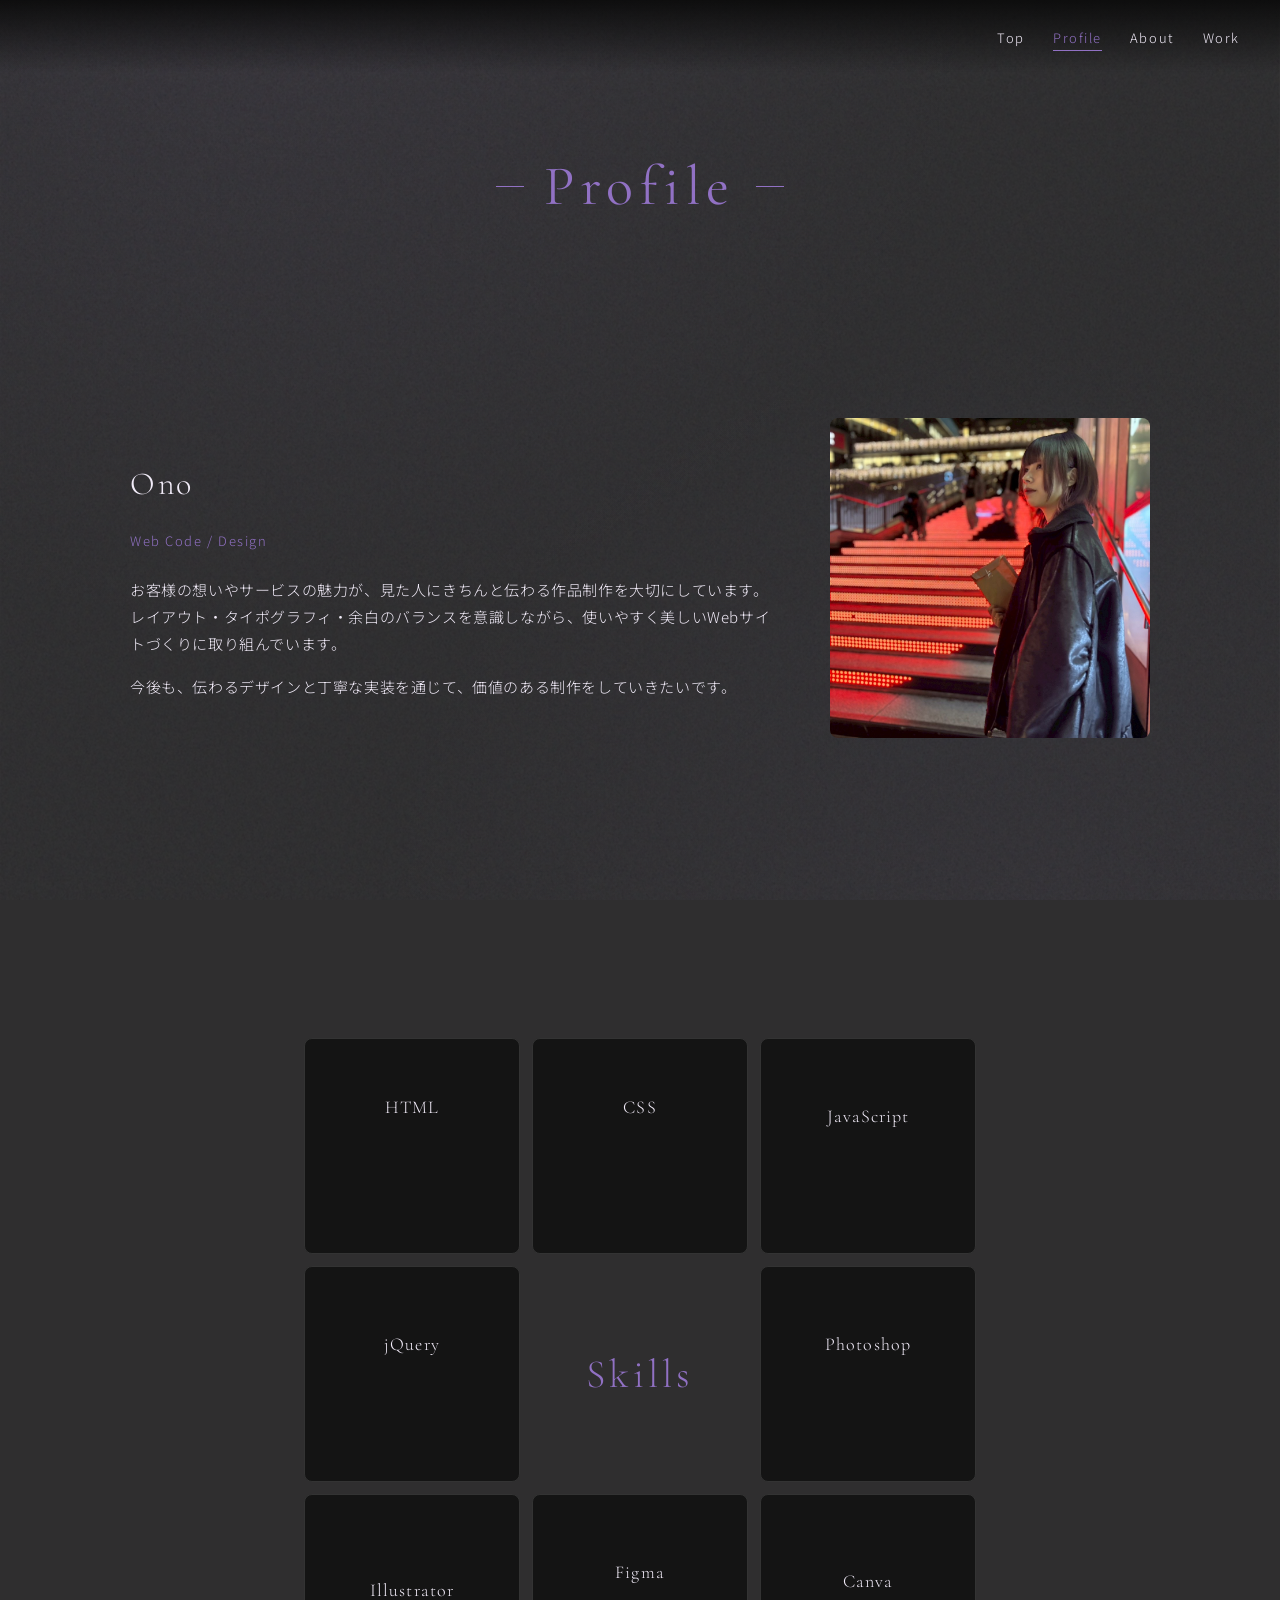
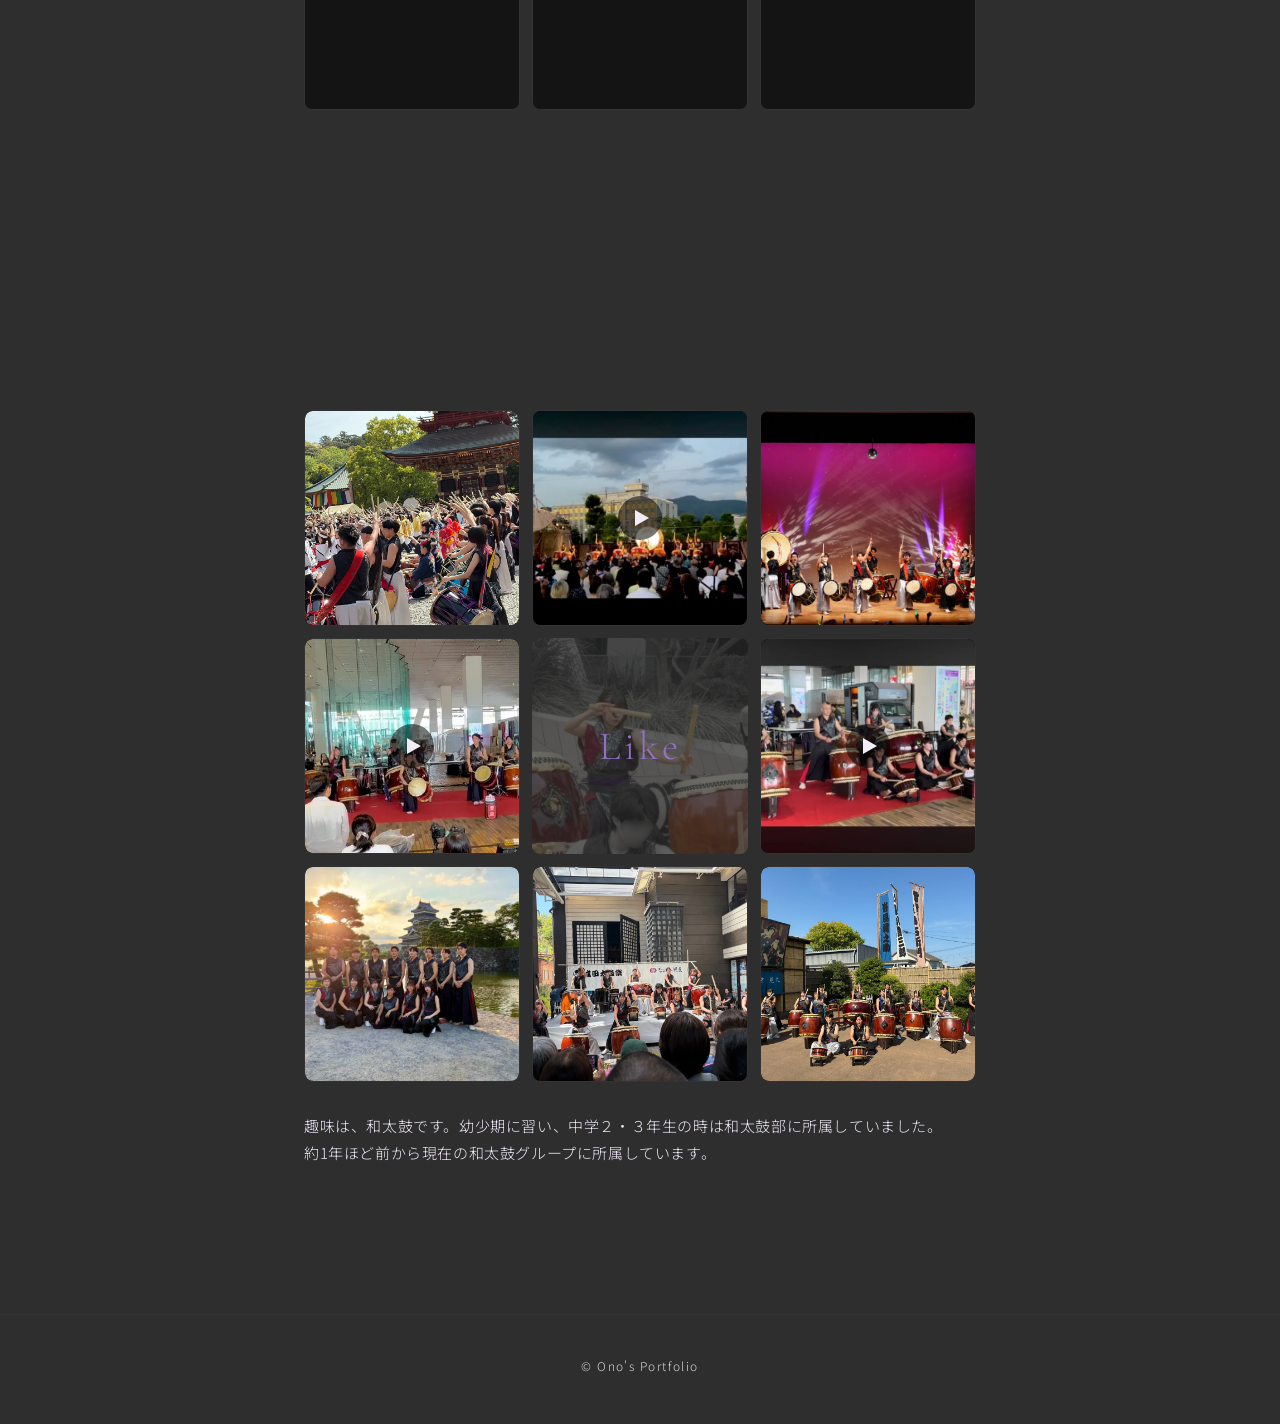
==== commit 6c89ddf3: "Rename files and folders to ASCII kebab-case and fix references Co-Authored-By: Claude Sonnet 5.5 <n" ====
--- a/profile.html
+++ b/profile.html
@@ -53,7 +53,7 @@
           </p>
         </div>
         <div class="profile__image">
-          <img src="img/profile02.JPG" alt="Onoのプロフィール写真" width="400" height="400">
+          <img src="img/profile02.jpg" alt="Onoのプロフィール写真" width="400" height="400">
         </div>
       </div>
     </section>
@@ -130,7 +130,7 @@
             <div class="grid-3x3__item grid-3x3__item--center">
               <span class="grid-3x3__title">Like</span>
             </div>
-            <button type="button" class="grid-3x3__item like__video-trigger" data-video-src="img/like08.MOV" aria-label="和太鼓「志童」の演奏動画を再生">
+            <button type="button" class="grid-3x3__item like__video-trigger" data-video-src="img/like08.mov" aria-label="和太鼓「志童」の演奏動画を再生">
               <img src="img/like08-poster.webp" alt="和太鼓「志童」の演奏動画" width="200" height="200">
               <span class="like__play-icon" aria-hidden="true"></span>
             </button>
